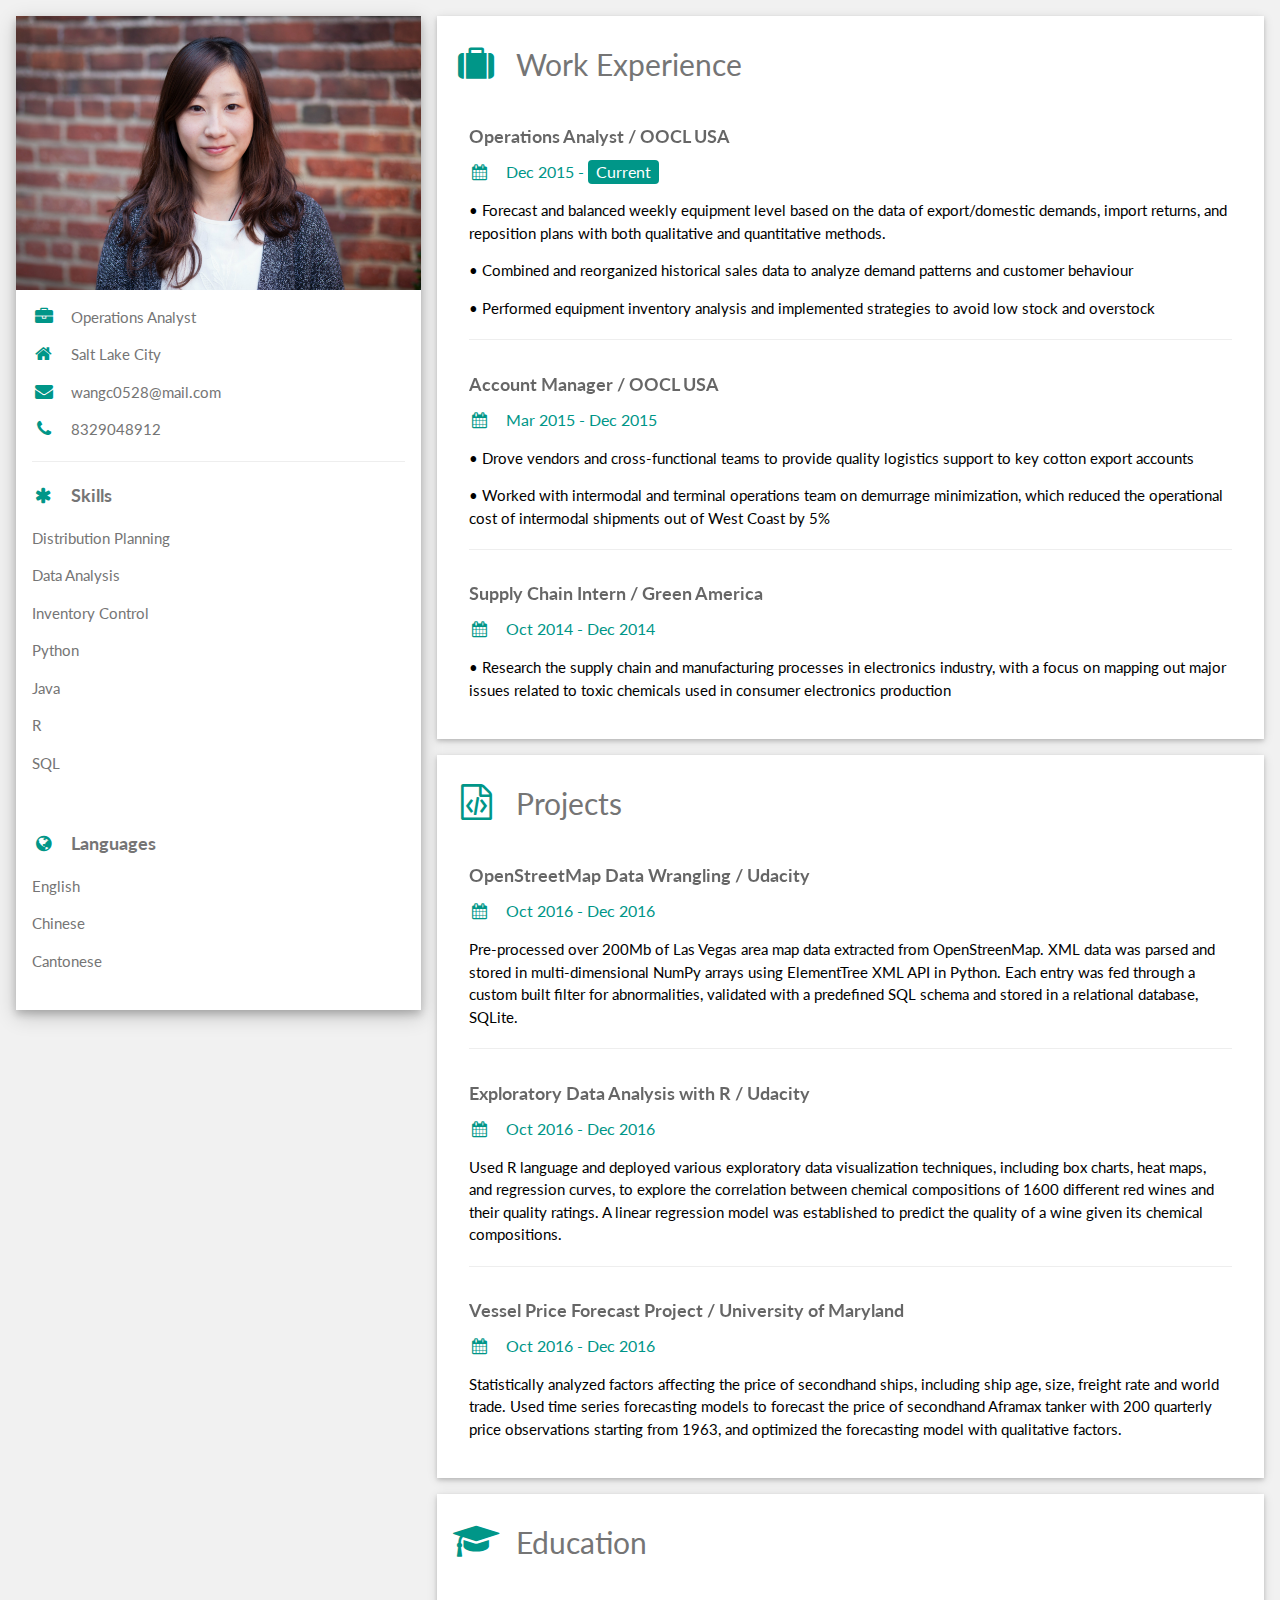
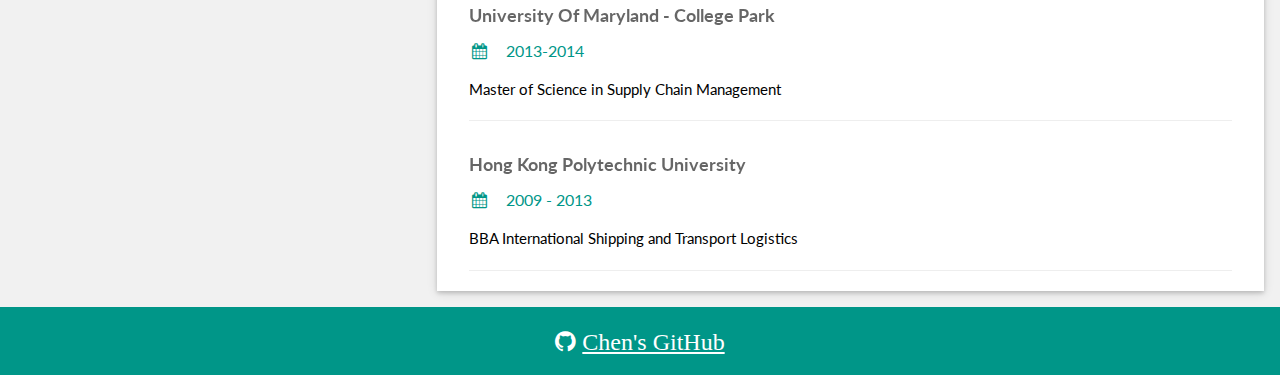
==== myresume.html @ 8b9bdaea "first commit" ====
<!DOCTYPE html>
<html>
<title>Chen's Resume</title>
<meta charset="UTF-8">
<meta name="viewport" content="width=device-width, initial-scale=1">
<link rel="stylesheet" href="w3.css">
<link rel='stylesheet' href='https://fonts.googleapis.com/css?family=Roboto'>
<link rel="stylesheet" href="https://fonts.googleapis.com/css?family=Lato">
<link rel="stylesheet" href="https://cdnjs.cloudflare.com/ajax/libs/font-awesome/4.7.0/css/font-awesome.min.css">

    <!-- old font {font-family: "Roboto", sans-serif} -->    
<style>
html,body,h1,h2,h3,h4,h5,h6 {font-family: "Lato", sans-serif} 
</style>
<body class="w3-light-grey">

<!-- Page Container -->
<div class="w3-content w3-margin-top" style="max-width:1400px;">

  <!-- The Grid -->
  <div class="w3-row-padding">
  
    <!-- Left Column -->
    <div class="w3-third">
    
      <div class="w3-white w3-text-grey w3-card-4">
        <div class="w3-display-container">
          <img src="avatar_hat.jpg" style="width:100%" alt="Avatar">
          <div class="w3-display-bottomleft w3-container w3-text-teal">
          </div>
        </div>
        <div class="w3-container">
          <p><i class="fa fa-briefcase fa-fw w3-margin-right w3-large w3-text-teal"></i>Operations Analyst</p>
          <p><i class="fa fa-home fa-fw w3-margin-right w3-large w3-text-teal"></i>Salt Lake City</p>
          <p><i class="fa fa-envelope fa-fw w3-margin-right w3-large w3-text-teal"></i>wangc0528@mail.com</p>
          <p><i class="fa fa-phone fa-fw w3-margin-right w3-large w3-text-teal"></i>8329048912</p>
          <hr>

          <p class="w3-large"><b><i class="fa fa-asterisk fa-fw w3-margin-right w3-text-teal"></i>Skills</b></p>
          <p>Distribution Planning</p>
          <p>Data Analysis</p>
          <p>Inventory Control</p>
          <p>Python</p>
          <p>Java</p>
          <p>R</p>
          <p>SQL</p>
          <br>
          <p class="w3-large w3-text-theme"><b><i class="fa fa-globe fa-fw w3-margin-right w3-text-teal"></i>Languages</b></p>
          <p>English</p>
          <p>Chinese</p>
          <p>Cantonese</p>
          <br>
        </div>
      </div><br>

    <!-- End Left Column -->
    </div>

    <!-- Right Column -->
    <div class="w3-twothird">
    
    <!-- Work Experience -->
      <div class="w3-container w3-card-2 w3-white w3-margin-bottom">
        <h2 class="w3-text-grey w3-padding-16"><i class="fa fa-suitcase fa-fw w3-margin-right w3-xxlarge w3-text-teal"></i>Work Experience</h2>
        <div class="w3-container">
          <h5 class="w3-opacity"><b>Operations Analyst / OOCL USA</b></h5>
          <h6 class="w3-text-teal"><i class="fa fa-calendar fa-fw w3-margin-right"></i>Dec 2015 - <span class="w3-tag w3-teal w3-round">Current</span></h6>  
            <p>• Forecast and balanced weekly equipment level based on the data of export/domestic demands, import returns, and reposition plans with both qualitative and quantitative methods.</p>
            <p>• Combined and reorganized historical sales data to analyze demand patterns and customer behaviour</p>
            <p>• Performed equipment inventory analysis and implemented strategies to avoid low stock and overstock</p>
          <hr>
        </div>
        <div class="w3-container">
          <h5 class="w3-opacity"><b>Account Manager / OOCL USA</b></h5>
          <h6 class="w3-text-teal"><i class="fa fa-calendar fa-fw w3-margin-right"></i>Mar 2015 - Dec 2015</h6>
            <p>• Drove vendors and cross-functional teams to provide quality logistics support to key cotton export accounts</p>
            <p>• Worked with intermodal and terminal operations team on demurrage minimization, which reduced the operational cost of intermodal shipments out of West Coast by 5%</p>
          <hr>
        </div>
        <div class="w3-container">
          <h5 class="w3-opacity"><b>Supply Chain Intern / Green America</b></h5>
          <h6 class="w3-text-teal"><i class="fa fa-calendar fa-fw w3-margin-right"></i>Oct 2014 - Dec 2014</h6>
          <p>• Research the supply chain and manufacturing processes in electronics industry, with a focus on mapping out major issues related to toxic chemicals used in consumer electronics production </p><br>
        </div>
      </div>

        <!-- Projects -->
        <div class="w3-container w3-card-2 w3-white w3-margin-bottom">
        <h2 class="w3-text-grey w3-padding-16"><i class="fa fa-file-code-o fa-fw w3-margin-right w3-xxlarge w3-text-teal"></i>Projects</h2>
        <div class="w3-container">
          <h5 class="w3-opacity"><b>OpenStreetMap Data Wrangling / Udacity</b></h5>
          <h6 class="w3-text-teal"><i class="fa fa-calendar fa-fw w3-margin-right"></i>Oct 2016 - Dec 2016</h6>
          <p>Pre-processed over 200Mb of Las Vegas area map data extracted from OpenStreenMap. XML data was parsed and stored in multi-dimensional NumPy arrays using ElementTree XML API in Python. Each entry was fed through a custom built filter for abnormalities, validated with a predefined SQL schema and stored in a relational database, SQLite.</p>
          <hr>
        </div>
        <div class="w3-container">
          <h5 class="w3-opacity"><b>Exploratory Data Analysis with R / Udacity</b></h5>
          <h6 class="w3-text-teal"><i class="fa fa-calendar fa-fw w3-margin-right"></i>Oct 2016 - Dec 2016</h6>
          <p>Used R language and deployed various exploratory data visualization techniques, including box charts, heat maps, and regression curves, to explore the correlation between chemical compositions of 1600 different red wines and their quality ratings. A linear regression model was established to predict the quality of a wine given its chemical compositions.</p>
          <hr>
        </div> 
        <div class="w3-container">
          <h5 class="w3-opacity"><b>Vessel Price Forecast Project / University of Maryland</b></h5>
          <h6 class="w3-text-teal"><i class="fa fa-calendar fa-fw w3-margin-right"></i>Oct 2016 - Dec 2016</h6>
          <p>Statistically analyzed factors affecting the price of secondhand ships, including ship age, size, freight rate and world trade. Used time series forecasting models to forecast the price of secondhand Aframax tanker with 200 quarterly price observations starting from 1963, and optimized the forecasting model with qualitative factors.</p><br>
        </div>    
      </div>
        
    <!-- Education -->
      <div class="w3-container w3-card-2 w3-white">
        <h2 class="w3-text-grey w3-padding-16"><i class="fa fa-graduation-cap fa-fw w3-margin-right w3-xxlarge w3-text-teal"></i>Education</h2>
        <div class="w3-container">
          <h5 class="w3-opacity"><b>University Of Maryland - College Park</b></h5>
          <h6 class="w3-text-teal"><i class="fa fa-calendar fa-fw w3-margin-right"></i>2013-2014</h6>
          <p>Master of Science in Supply Chain Management</p>
          <hr>
        </div>
        <div class="w3-container">
          <h5 class="w3-opacity"><b>Hong Kong Polytechnic University</b></h5>
          <h6 class="w3-text-teal"><i class="fa fa-calendar fa-fw w3-margin-right"></i>2009 - 2013</h6>
          <p>BBA International Shipping and Transport Logistics</p>
          <hr>
        </div>
      </div>

    <!-- End Right Column -->
    </div>
    
  <!-- End Grid -->
  </div>
  
  <!-- End Page Container -->
</div>
    
<footer class="w3-container w3-padding-16 w3-center w3-teal w3-xlarge w3-margin-top">
    <i class="fa fa-github w3-hover-text-purple" >
        <a href="http://github.com/wangc528"> Chen's GitHub</a>
    </i>
</footer>

</body>
</html>
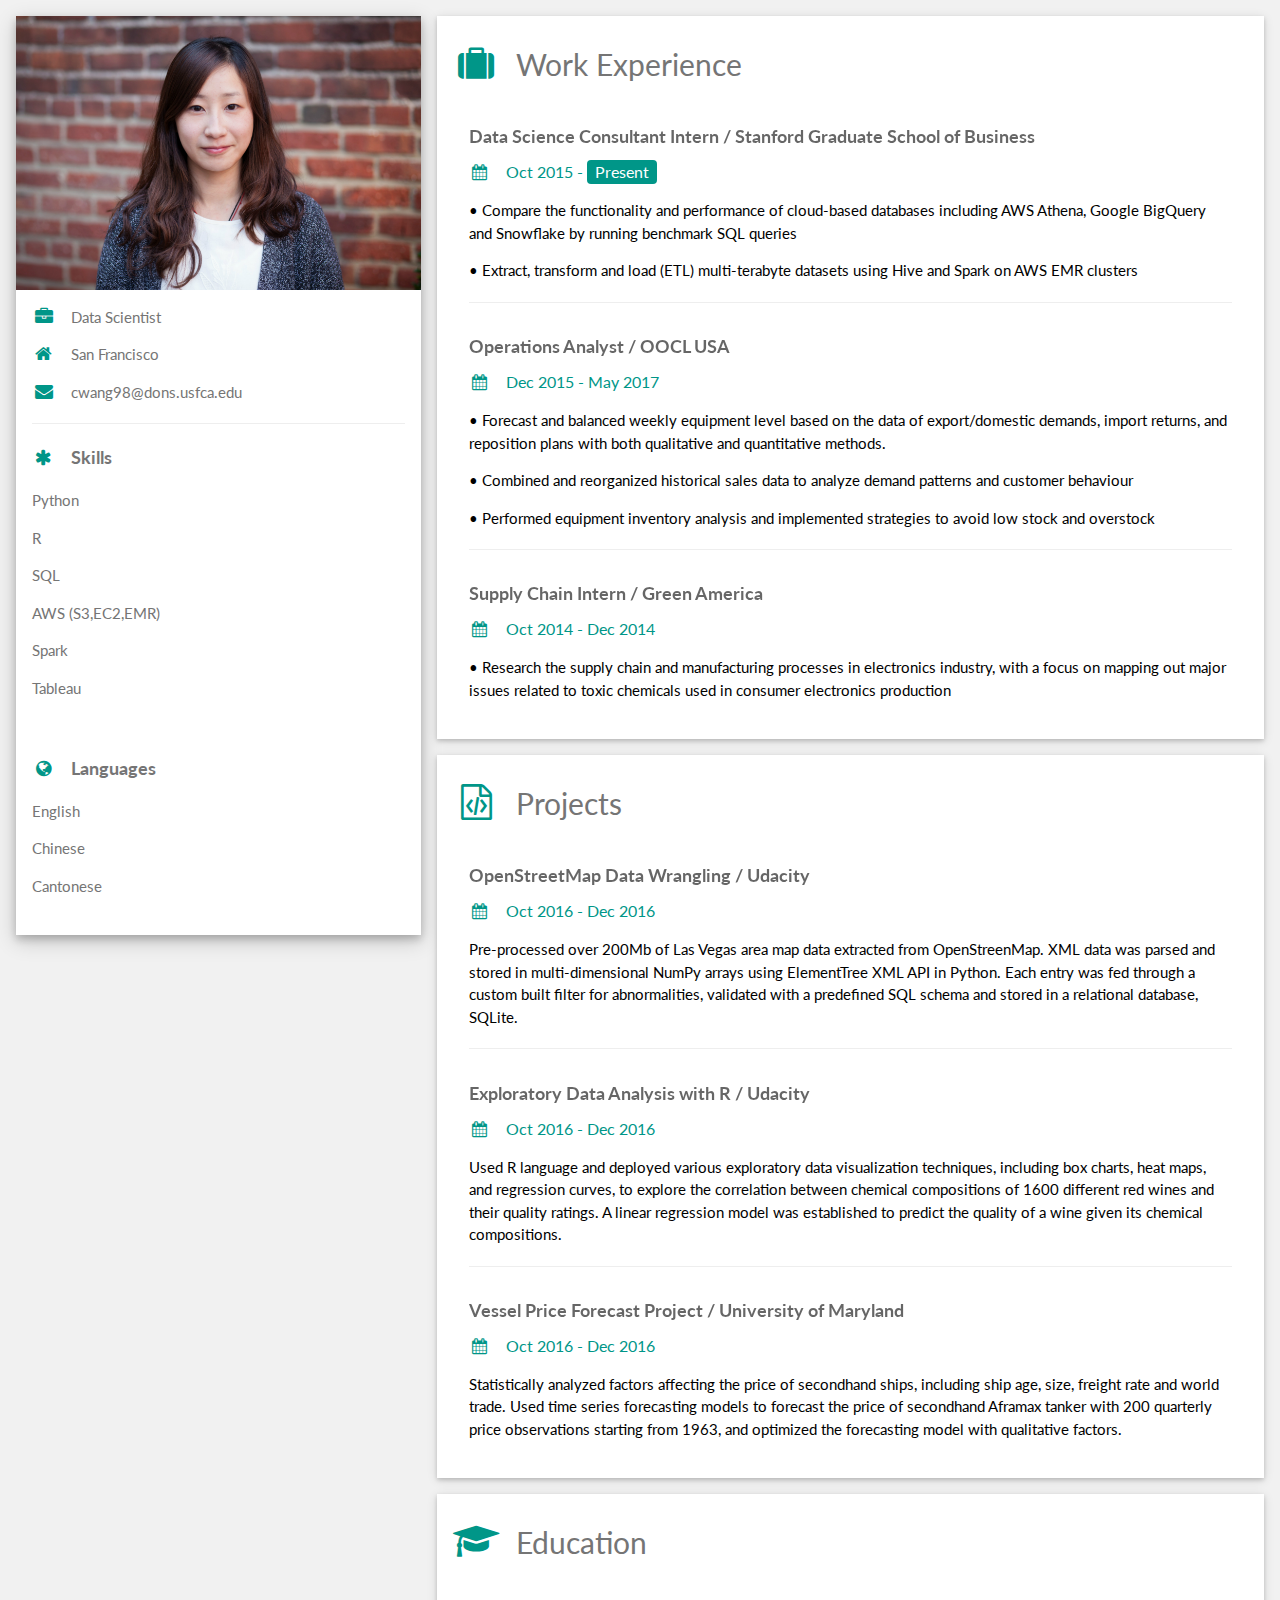
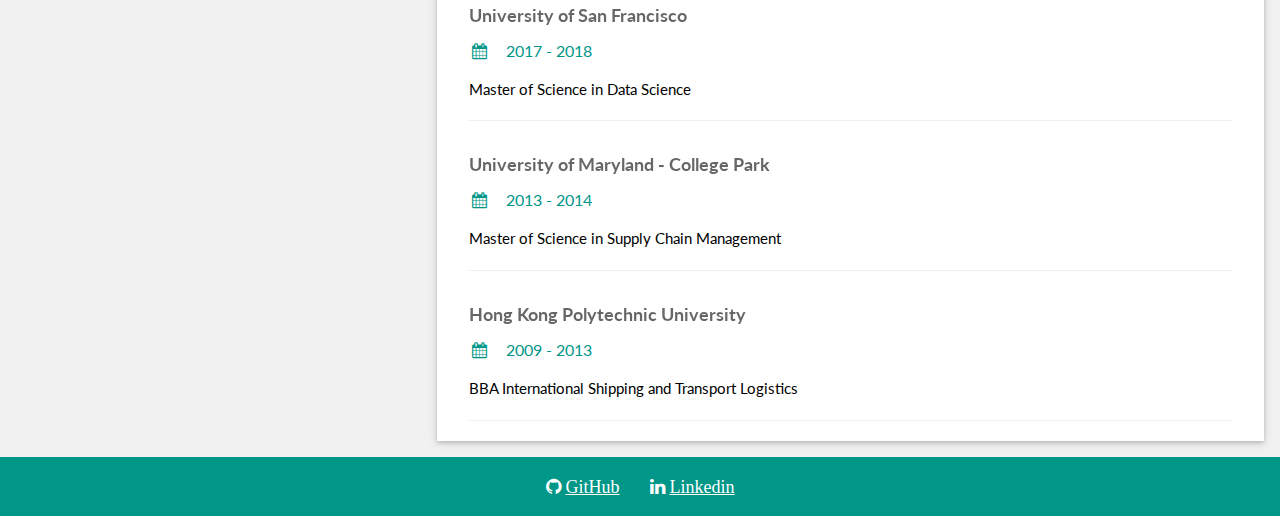
==== commit b0486fe2: "update" ====
--- a/myresume.html
+++ b/myresume.html
@@ -30,20 +30,18 @@
           </div>
         </div>
         <div class="w3-container">
-          <p><i class="fa fa-briefcase fa-fw w3-margin-right w3-large w3-text-teal"></i>Operations Analyst</p>
-          <p><i class="fa fa-home fa-fw w3-margin-right w3-large w3-text-teal"></i>Salt Lake City</p>
-          <p><i class="fa fa-envelope fa-fw w3-margin-right w3-large w3-text-teal"></i>wangc0528@mail.com</p>
-          <p><i class="fa fa-phone fa-fw w3-margin-right w3-large w3-text-teal"></i>8329048912</p>
+          <p><i class="fa fa-briefcase fa-fw w3-margin-right w3-large w3-text-teal"></i>Data Scientist</p>
+          <p><i class="fa fa-home fa-fw w3-margin-right w3-large w3-text-teal"></i>San Francisco</p>
+          <p><i class="fa fa-envelope fa-fw w3-margin-right w3-large w3-text-teal"></i>cwang98@dons.usfca.edu</p>
           <hr>
 
           <p class="w3-large"><b><i class="fa fa-asterisk fa-fw w3-margin-right w3-text-teal"></i>Skills</b></p>
-          <p>Distribution Planning</p>
-          <p>Data Analysis</p>
-          <p>Inventory Control</p>
           <p>Python</p>
-          <p>Java</p>
           <p>R</p>
           <p>SQL</p>
+          <p>AWS (S3,EC2,EMR)</p>
+          <p>Spark</p>
+          <p>Tableau</p>
           <br>
           <p class="w3-large w3-text-theme"><b><i class="fa fa-globe fa-fw w3-margin-right w3-text-teal"></i>Languages</b></p>
           <p>English</p>
@@ -62,21 +60,25 @@
     <!-- Work Experience -->
       <div class="w3-container w3-card-2 w3-white w3-margin-bottom">
         <h2 class="w3-text-grey w3-padding-16"><i class="fa fa-suitcase fa-fw w3-margin-right w3-xxlarge w3-text-teal"></i>Work Experience</h2>
-        <div class="w3-container">
+        
+          <div class="w3-container">
+          <h5 class="w3-opacity"><b>Data Science Consultant Intern / Stanford Graduate School of Business</b></h5>
+          <h6 class="w3-text-teal"><i class="fa fa-calendar fa-fw w3-margin-right"></i>Oct 2015 - <span class="w3-tag w3-teal w3-round">Present</span></h6>  
+            <p>• Compare the functionality and performance of cloud-based databases including AWS Athena, Google BigQuery and Snowflake by running benchmark SQL queries</p>
+            <p>• Extract, transform and load (ETL) multi-terabyte datasets using Hive and Spark on AWS EMR clusters</p>
+          <hr>
+          </div>
+          
+          
+          <div class="w3-container">
           <h5 class="w3-opacity"><b>Operations Analyst / OOCL USA</b></h5>
-          <h6 class="w3-text-teal"><i class="fa fa-calendar fa-fw w3-margin-right"></i>Dec 2015 - <span class="w3-tag w3-teal w3-round">Current</span></h6>  
+          <h6 class="w3-text-teal"><i class="fa fa-calendar fa-fw w3-margin-right"></i>Dec 2015 - May 2017</span></h6>  
             <p>• Forecast and balanced weekly equipment level based on the data of export/domestic demands, import returns, and reposition plans with both qualitative and quantitative methods.</p>
             <p>• Combined and reorganized historical sales data to analyze demand patterns and customer behaviour</p>
             <p>• Performed equipment inventory analysis and implemented strategies to avoid low stock and overstock</p>
           <hr>
-        </div>
-        <div class="w3-container">
-          <h5 class="w3-opacity"><b>Account Manager / OOCL USA</b></h5>
-          <h6 class="w3-text-teal"><i class="fa fa-calendar fa-fw w3-margin-right"></i>Mar 2015 - Dec 2015</h6>
-            <p>• Drove vendors and cross-functional teams to provide quality logistics support to key cotton export accounts</p>
-            <p>• Worked with intermodal and terminal operations team on demurrage minimization, which reduced the operational cost of intermodal shipments out of West Coast by 5%</p>
-          <hr>
-        </div>
+         </div>
+        
         <div class="w3-container">
           <h5 class="w3-opacity"><b>Supply Chain Intern / Green America</b></h5>
           <h6 class="w3-text-teal"><i class="fa fa-calendar fa-fw w3-margin-right"></i>Oct 2014 - Dec 2014</h6>
@@ -110,8 +112,14 @@
       <div class="w3-container w3-card-2 w3-white">
         <h2 class="w3-text-grey w3-padding-16"><i class="fa fa-graduation-cap fa-fw w3-margin-right w3-xxlarge w3-text-teal"></i>Education</h2>
         <div class="w3-container">
-          <h5 class="w3-opacity"><b>University Of Maryland - College Park</b></h5>
-          <h6 class="w3-text-teal"><i class="fa fa-calendar fa-fw w3-margin-right"></i>2013-2014</h6>
+          <h5 class="w3-opacity"><b>University of San Francisco</b></h5>
+          <h6 class="w3-text-teal"><i class="fa fa-calendar fa-fw w3-margin-right"></i>2017 - 2018</h6>
+          <p>Master of Science in Data Science</p>
+          <hr>
+        </div>
+        <div class="w3-container">
+          <h5 class="w3-opacity"><b>University of Maryland - College Park</b></h5>
+          <h6 class="w3-text-teal"><i class="fa fa-calendar fa-fw w3-margin-right"></i>2013 - 2014</h6>
           <p>Master of Science in Supply Chain Management</p>
           <hr>
         </div>
@@ -132,9 +140,12 @@
   <!-- End Page Container -->
 </div>
     
-<footer class="w3-container w3-padding-16 w3-center w3-teal w3-xlarge w3-margin-top">
+<footer class="w3-container w3-padding-16 w3-center w3-teal w3-large w3-margin-top">
     <i class="fa fa-github w3-hover-text-purple" >
-        <a href="http://github.com/wangc528"> Chen's GitHub</a>
+        <a href="http://github.com/wangc528"> GitHub</a>
+    </i>
+    <i style="padding-left:25px;" class="fa fa-linkedin w3-hover-text-white" >
+        <a href="https://www.linkedin.com/in/wangchen528/">Linkedin</a>
     </i>
 </footer>
 
